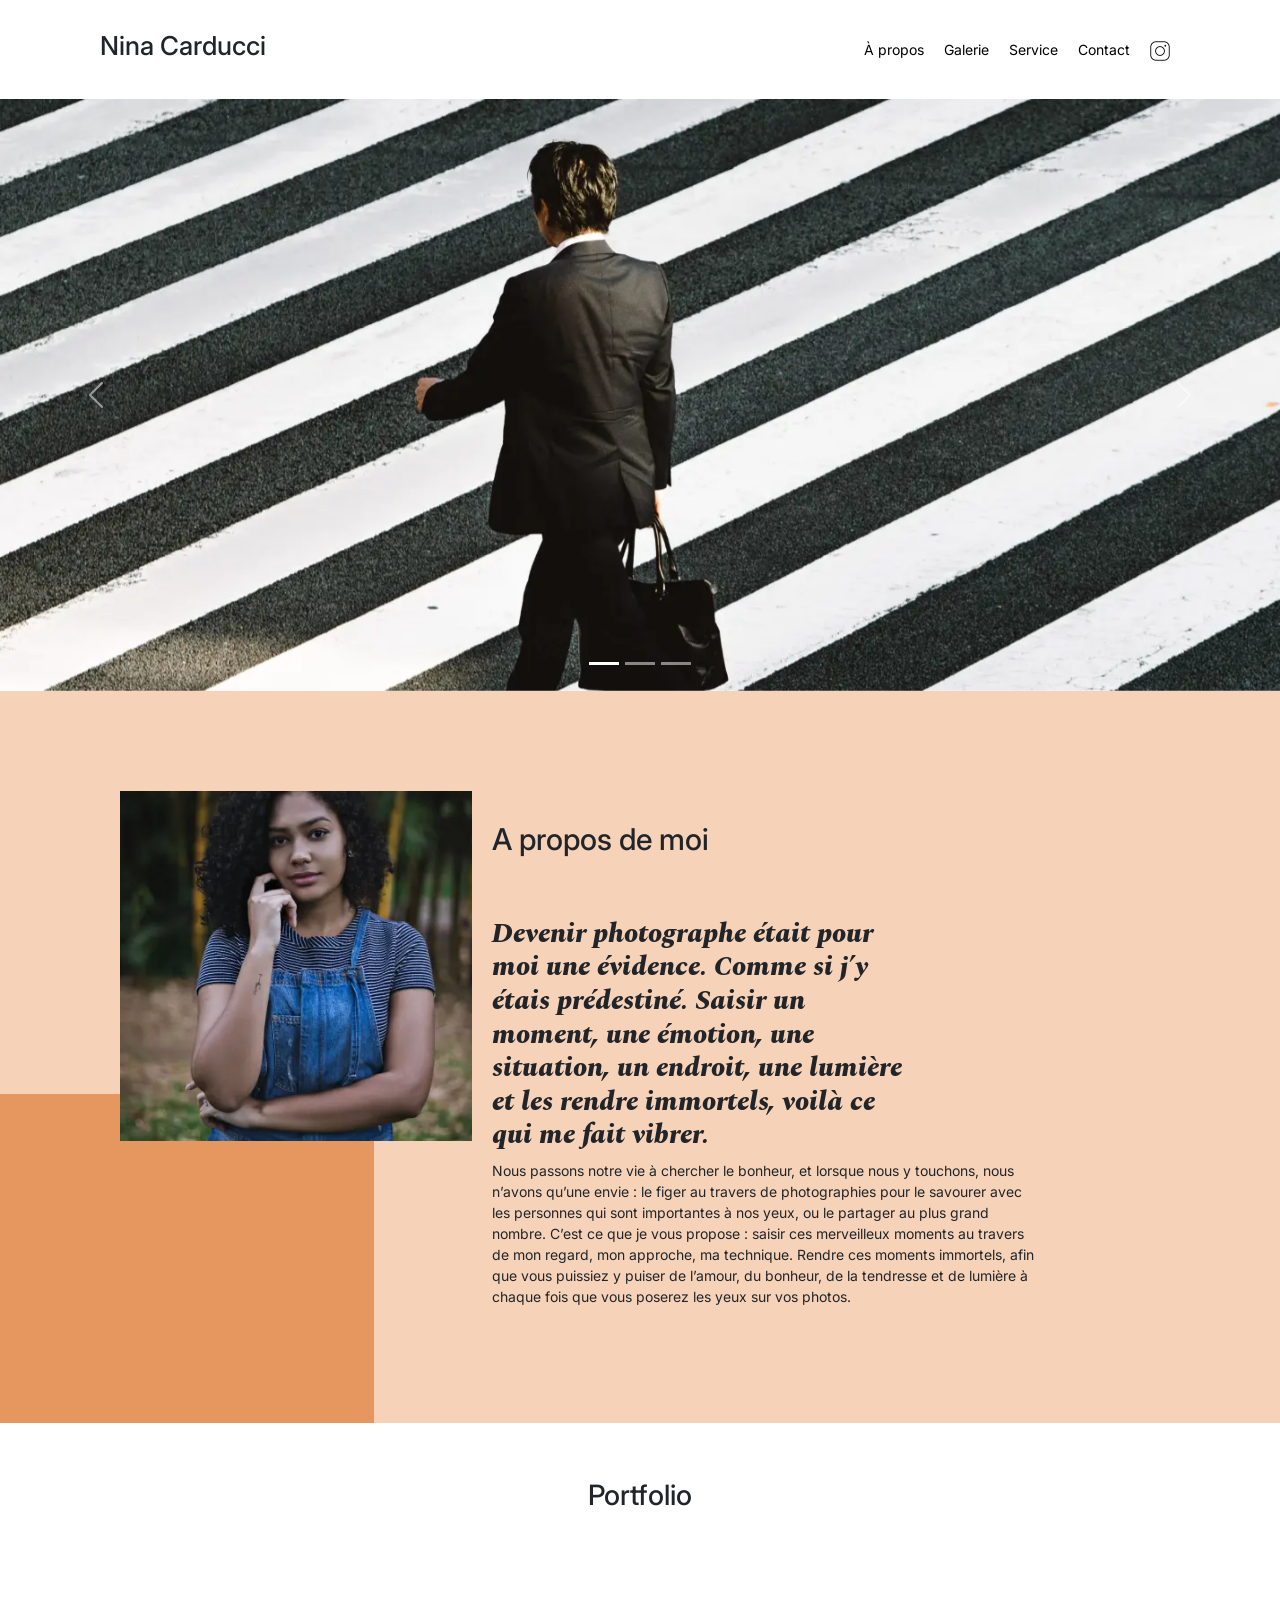
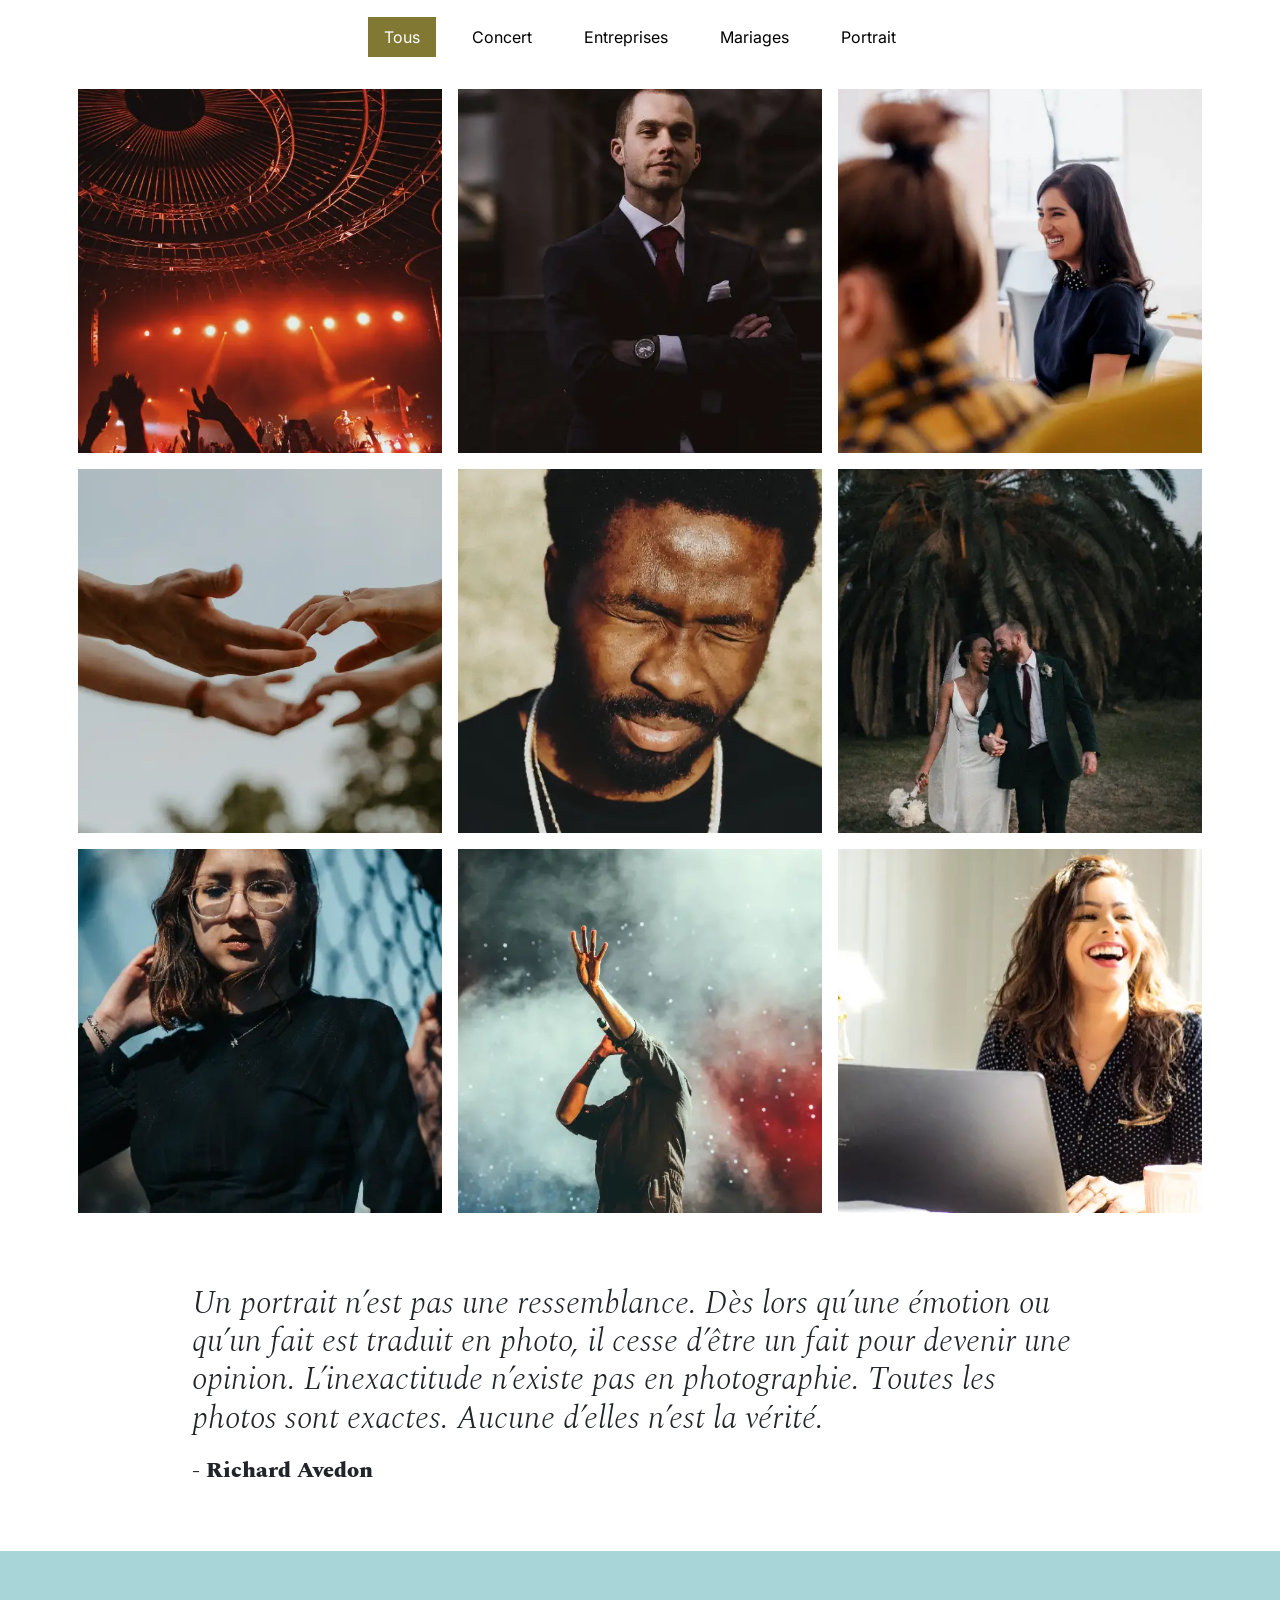
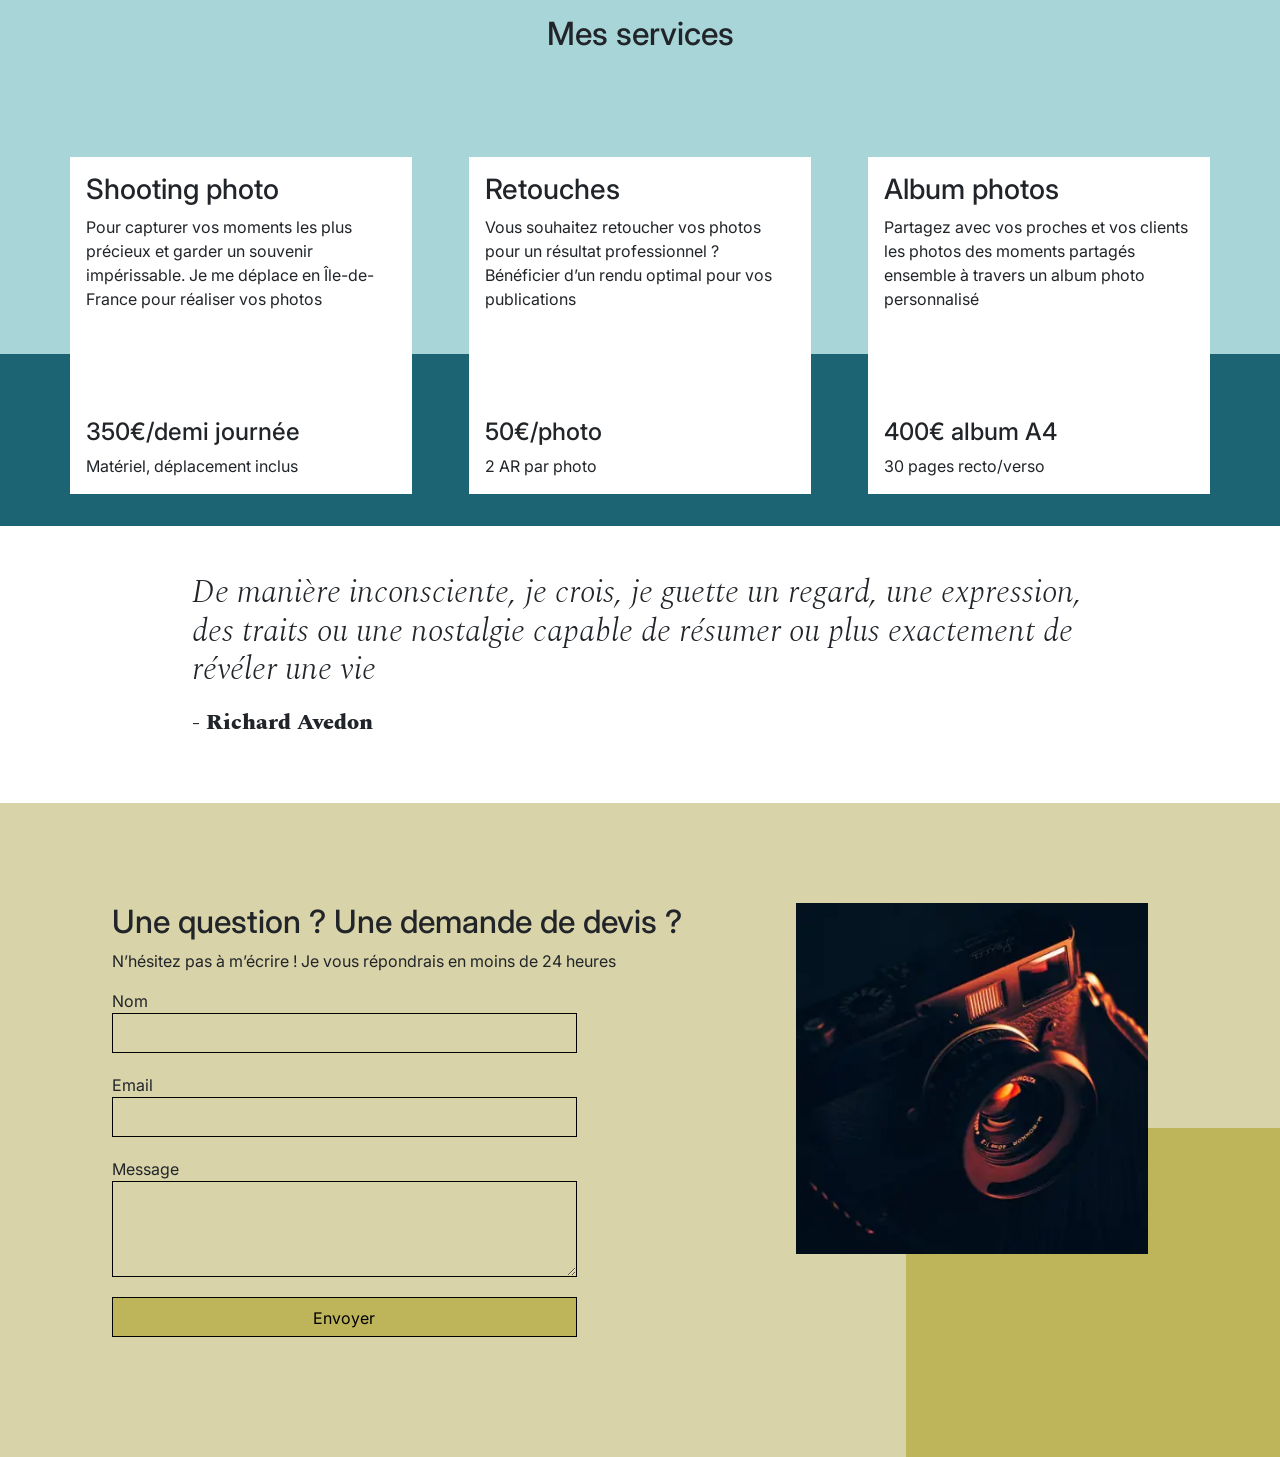
==== index.html @ 3a770a48 "convert jquery to js" ====
<!DOCTYPE html>
<html lang="fr">
  <head>
    <meta charset="UTF-8" />
    <meta
      name="description"
      content="Découvrez notre galerie de photos professionnelles, incluant des concerts, portraits, et événements d'entreprise."
    />
    <!-- OG pour Facebook -->
    <meta property="og:title" content="Nina Carducci Photographe" />
    <meta
      property="og:description"
      content="Découvrez notre galerie de photos professionnelles, incluant des concerts, portraits, et événements d'entreprise."
    />
    <meta property="og:image" content="./assets/images/nina.webp" />
    <meta property="og:url" content="https://nina-carducci.github.io/" />
    <!-- Twitter Cards -->
    <meta name="twitter:card" content="summary_large_image" />
    <meta name="twitter:site" content="@nina_carducci" />
    <meta name="twitter:title" content="Nina Carducci Photographe" />
    <meta
      name="twitter:description"
      content="Découvrez notre galerie de photos professionnelles, incluant des concerts, portraits, et événements d'entreprise."
    />
    <meta name="twitter:image" content="./assets/images/nina.webp" />
    <meta name="viewport" content="width=device-width, initial-scale=1.0" />
    <link rel="stylesheet" href="./assets/bootstrap/bootstrap.min.css" />
    <link
      rel="preload"
      href="./assets/images/slider/ryoji-iwata-wUZjnOv7t0g-unsplash.webp"
      as="image"
    />
    <link rel="preconnect" href="https://fonts.googleapis.com" />
    <link rel="preconnect" href="https://fonts.gstatic.com" crossorigin />
    <link
      rel="stylesheet"
      href="https://fonts.googleapis.com/css2?family=Inter&family=Spectral:ital,wght@0,400;1,300;1,400;1,800&display=swap"
    />
    <link rel="stylesheet" href="./assets/style.css" />
    <title>Nina Carducci Photographe</title>
    <script src="./assets/bootstrap/bootstrap.bundle.min.js" defer></script>
    <script src="./assets/maugallery.js" type="module" defer></script>
    <script src="./assets/scripts.js" type="module" defer></script>
  </head>
  <body>
    <header>
      <div class="top-header">
        <h1 class="name">Nina Carducci</h1>
        <nav>
          <div class="nav">
            <ul>
              <li><a href="#about">À propos</a></li>
              <li><a href="#gallery">Galerie</a></li>
              <li><a href="#services">Service</a></li>
              <li><a href="#contact">Contact</a></li>
              <li>
                <a
                  class="social-link"
                  href="https://www.instagram.com/ninacarducci.photo/?hl=fr"
                  target="_blank"
                  aria-label="Instagram de Nina Carducci"
                  ><img src="assets/images/instagram.png" alt="Logo Instagram"
                /></a>
              </li>
            </ul>
          </div>
        </nav>
      </div>
      <div id="header">
        <div id="carouselExampleIndicators" class="carousel slide" data-bs-ride="carousel">
          <div class="carousel-indicators">
            <button
              type="button"
              data-bs-target="#carouselExampleIndicators"
              data-bs-slide-to="0"
              class="active"
              aria-current="true"
              aria-label="Slide 1"
            ></button>
            <button
              type="button"
              data-bs-target="#carouselExampleIndicators"
              data-bs-slide-to="1"
              aria-label="Slide 2"
            ></button>
            <button
              type="button"
              data-bs-target="#carouselExampleIndicators"
              data-bs-slide-to="2"
              aria-label="Slide 3"
            ></button>
          </div>
          <div class="carousel-inner">
            <div class="carousel-item active">
              <img
                src="./assets/images/slider/ryoji-iwata-wUZjnOv7t0g-unsplash.webp"
                class="d-block w-100"
                alt="Photographie de Ryoji Iwata"
              />
            </div>
            <div class="carousel-item">
              <img
                src="./assets/images/slider/nicholas-green-nPz8akkUmDI-unsplash.webp"
                class="d-block w-100"
                alt="Photographie de Nicholas Green"
              />
            </div>
            <div class="carousel-item">
              <img
                src="./assets/images/slider/edward-cisneros-3_h6-1NPDGw-unsplash.webp"
                class="d-block w-100"
                alt="Photographie de Edward Cisneros"
              />
            </div>
          </div>
          <button
            class="carousel-control-prev"
            type="button"
            data-bs-target="#carouselExampleIndicators"
            data-bs-slide="prev"
          >
            <span class="carousel-control-prev-icon" aria-hidden="true"></span>
            <span class="visually-hidden">Previous</span>
          </button>
          <button
            class="carousel-control-next"
            type="button"
            data-bs-target="#carouselExampleIndicators"
            data-bs-slide="next"
          >
            <span class="carousel-control-next-icon" aria-hidden="true"></span>
            <span class="visually-hidden">Next</span>
          </button>
        </div>
      </div>
      <div id="about">
        <div class="picture left">
          <img src="./assets/images/nina.webp" alt="Photographie de l'auteur" />
        </div>
        <div id="about-me">
          <h2 class="about-me__title">A propos de moi</h2>
          <h3 class="about-me__introduction">
            Devenir photographe était pour moi une évidence. Comme si j’y étais prédestiné. Saisir
            un moment, une émotion, une situation, un endroit, une lumière et les rendre immortels,
            voilà ce qui me fait vibrer.
          </h3>
          <p>
            Nous passons notre vie à chercher le bonheur, et lorsque nous y touchons, nous n’avons
            qu’une envie : le figer au travers de photographies pour le savourer avec les personnes
            qui sont importantes à nos yeux, ou le partager au plus grand nombre. C’est ce que je
            vous propose : saisir ces merveilleux moments au travers de mon regard, mon approche, ma
            technique. Rendre ces moments immortels, afin que vous puissiez y puiser de l’amour, du
            bonheur, de la tendresse et de lumière à chaque fois que vous poserez les yeux sur vos
            photos.
          </p>
        </div>
      </div>
    </header>
    <main>
      <div id="gallery">
        <h3 class="title">Portfolio</h3>
        <div class="container py-3">
          <div class="gallery" style="display: none">
            <img
              data-gallery-tag="Concert"
              class="gallery-item"
              src="./assets/images/gallery/concerts/aaron-paul-wnX-fXzB6Cw-unsplash.webp"
              alt="Photographie de Aaron Paul"
            />
            <img
              data-gallery-tag="Entreprises"
              class="gallery-item"
              src="./assets/images/gallery/entreprise/ali-morshedlou-WMD64tMfc4k-unsplash.webp"
              alt="Photographie de Ali Morshedlou"
            />
            <img
              data-gallery-tag="Entreprises"
              class="gallery-item"
              src="./assets/images/gallery/entreprise/jason-goodman-tHO1_OuKbg0-unsplash.webp"
              alt="Photographie de Jason Goodman"
            />
            <img
              data-gallery-tag="Mariages"
              class="gallery-item"
              src="./assets/images/gallery/mariage/hannah-busing-RvF2R_qMpRk-unsplash.webp"
              alt="Photographie de Hannah Busing"
            />
            <img
              data-gallery-tag="Portrait"
              class="gallery-item"
              src="./assets/images/gallery/portraits/ade-tunji-rVkhWWZFAtQ-unsplash.webp"
              alt="Photographie de Ade Tunji"
            />
            <img
              data-gallery-tag="Mariages"
              class="gallery-item"
              src="./assets/images/gallery/mariage/jakob-owens-SiniLJkXhMc-unsplash.webp"
              alt="Photographie de Jakob Owens"
            />
            <img
              data-gallery-tag="Portrait"
              class="gallery-item"
              src="./assets/images/gallery/portraits/nino-van-prattenburg--443cl1uR_8-unsplash.webp"
              alt="Photographie de Nino Van Prattenburg"
            />
            <img
              data-gallery-tag="Concert"
              class="gallery-item"
              src="./assets/images/gallery/concerts/austin-neill-hgO1wFPXl3I-unsplash.webp"
              alt="Photographie de Austin Neill"
            />
            <img
              data-gallery-tag="Entreprises"
              class="gallery-item"
              src="./assets/images/gallery/entreprise/mateus-campos-felipe-Fsgzm8N0hIY-unsplash.webp"
              alt="Photographie de Mateus Campos Felipe"
            />
          </div>
        </div>
        <div class="quote">
          <figure>
            <blockquote>
              <h2 class="quote__text">
                Un portrait n’est pas une ressemblance. Dès lors qu’une émotion ou qu’un fait est
                traduit en photo, il cesse d’être un fait pour devenir une opinion. L’inexactitude
                n’existe pas en photographie. Toutes les photos sont exactes. Aucune d’elles n’est
                la vérité.
              </h2>
            </blockquote>
            <figcaption class="quote__author">- Richard Avedon</figcaption>
          </figure>
        </div>
      </div>
    </main>
    <footer>
      <div id="services">
        <h2 class="title">Mes services</h2>
        <div class="container">
          <div class="service">
            <div class="service__description">
              <h3>Shooting photo</h3>
              <p>
                Pour capturer vos moments les plus précieux et garder un souvenir impérissable. Je
                me déplace en Île-de-France pour réaliser vos photos
              </p>
            </div>
            <div class="service__price">
              <h4>350€/demi journée</h4>
              <span>Matériel, déplacement inclus</span>
            </div>
          </div>
          <div class="service">
            <div class="service__description">
              <h3>Retouches</h3>
              <p>
                Vous souhaitez retoucher vos photos pour un résultat professionnel ? Bénéficier d’un
                rendu optimal pour vos publications
              </p>
            </div>
            <div class="service__price">
              <h4>50€/photo</h4>
              <span>2 AR par photo</span>
            </div>
          </div>
          <div class="service">
            <div class="service__description">
              <h3>Album photos</h3>
              <p>
                Partagez avec vos proches et vos clients les photos des moments partagés ensemble à
                travers un album photo personnalisé
              </p>
            </div>
            <div class="service__price">
              <h4>400€ album A4</h4>
              <span>30 pages recto/verso</span>
            </div>
          </div>
        </div>
      </div>
      <div class="quote">
        <figure>
          <blockquote>
            <h2 class="quote__text">
              De manière inconsciente, je crois, je guette un regard, une expression, des traits ou
              une nostalgie capable de résumer ou plus exactement de révéler une vie
            </h2>
          </blockquote>
          <figcaption class="quote__author">- Richard Avedon</figcaption>
        </figure>
      </div>
      <div id="contact">
        <div class="container">
          <div class="form-container">
            <h2>Une question ? Une demande de devis ?</h2>
            <p>N’hésitez pas à m’écrire ! Je vous répondrais en moins de 24 heures</p>
            <form action="#" method="post">
              <label for="nom">Nom</label>
              <input type="text" name="nom" id="nom" />
              <label for="email">Email</label>
              <input type="email" name="email" id="email" />
              <label for="message">Message</label>
              <textarea name="message" id="message" cols="30" rows="10"></textarea>
              <input type="submit" value="Envoyer" />
            </form>
          </div>
         
          <div class="contact-info" itemscope itemtype="http://schema.org/LocalBusiness">
            <meta itemprop="name" content="Nina Carducci" />
            <div itemprop="address" itemscope itemtype="http://schema.org/PostalAddress">
              <meta itemprop="streetAddress" content="68 avenue Alsace-Lorraine" />
              <meta itemprop="addressLocality" content="Bordeaux" />
              <meta itemprop="postalCode" content="33200" />
              <meta itemprop="addressCountry" content="FR" />
            </div>
            <meta itemprop="telephone" content="05 56 67 78 89" />
            <div
              itemprop="openingHoursSpecification"
              itemscope
              itemtype="http://schema.org/OpeningHoursSpecification"
            >
              <meta itemprop="dayOfWeek" content="Monday" />
              <meta itemprop="dayOfWeek" content="Tuesday" />
              <meta itemprop="dayOfWeek" content="Wednesday" />
              <meta itemprop="dayOfWeek" content="Thursday" />
              <meta itemprop="dayOfWeek" content="Friday" />
              <meta itemprop="opens" content="10:00" />
              <meta itemprop="closes" content="19:00" />
            </div>
          </div>
          <div class="picture right">
            <img src="./assets/images/camera.webp" alt="Image d'une caméra" />
          </div>
        </div>
      </div>
    </footer>
  </body>
</html>
---- assets/style.css ----
.about-me__introduction,.quote,.quote__text{font-style:italic;font-family:Spectral}.quote,.quote__author,.quote__text{font-family:Spectral}.service,.top-header{background-color:#fff;display:flex}#about,#contact{padding-inline:100px;padding-block:100px}.picture.left::before,.picture.right::before{content:" ";width:374px;height:329px;bottom:0;z-index:-1}#about,#contact .container,.mg-next,.mg-prev,.nav ul,.service,.top-header,form{display:flex}body{max-width:1920px;margin:auto}*{font-family:Inter;font-style:normal}.top-header{position:sticky;top:0;z-index:1000;justify-content:space-between;padding-inline:100px;padding-block:30px;align-items:center}#about,#contact,#services,.item-column{position:relative}.top-header .name{font-size:26px}.nav ul{list-style-type:none;font-size:14px;margin-bottom:0}.nav li{padding-inline:10px}.nav a{text-decoration:none;color:#000}.social-link img{height:auto;width:20px}#about{background-color:#f6d2b8}.picture.left::before{background-color:#e5975f;position:absolute;left:0}.visually-hidden{color:#fff;background-color:#000}.picture{flex:1;margin:0 20px;z-index:0}.picture img{height:auto;width:22em}.carousel-item img{height:100%;width:100%}#about-me,.form-container{flex:2}.about-me__title{margin-top:1em;margin-bottom:60px;font-size:30px}.about-me__introduction{font-weight:800;width:60%}#about-me p{width:80%;font-size:14px}.title{text-align:center;padding-block:2em}.gallery .nav{justify-content:center}.nav-pills .nav-link.active,.nav-pills .show>.nav-link{color:#fff;background-color:#807833;border-radius:0}.nav-pills .nav-link{color:#000;cursor:pointer}.item-column{margin-bottom:0!important;padding:0}.item-column::after{content:"";display:block;padding-bottom:100%}.gallery-item{position:absolute;width:100%;height:100%;object-fit:cover;padding:.5em;cursor:pointer}.mg-next,.mg-prev{width:30px;height:30px;border-radius:00%;justify-content:center;align-items:center;font-size:24px}form input,form textarea{width:100%;background-color:transparent;border:1px solid;margin-bottom:20px}.quote{width:70%;margin:auto;padding-block:3em}.quote__text{font-weight:300}.quote__author{font-weight:800;font-size:22px}#services{margin:auto;background-color:#a8d5d8}#services .container::before{content:" ";background-color:#1c6474;position:absolute;width:100%;height:30%;bottom:0;left:0;z-index:0}#services .container{justify-content:space-between;display:flex;padding:2em 0}.service{max-width:390px;width:30%;height:337px;padding:1em;flex-direction:column;justify-content:space-between;z-index:1}#contact{margin:auto;background-color:#d8d3a8}.picture.right::before{background-color:#beb45a;position:absolute;right:0}form{flex-direction:column;width:70%;align-items:flex-start}form input{height:2.5em}form textarea{height:5em;line-height:2.5em;font-size:1.2em}input[type=submit]{background-color:#beb45a;padding:.5em 1em}@media all and (max-width:1180px){.picture{flex:2}#about,#contact .container{align-items:center}.about-me__title{margin-top:0;margin-bottom:1em}#about-me h6,#about-me p{width:100%}}@media all and (max-width:1000px){.picture.left::before,.picture.right::before{height:30%;position:absolute;z-index:-1;width:100%}#about,#contact .container,#services .container{flex-direction:column}.picture{width:50%}.picture.left::before{bottom:auto;top:0;left:0}.about-me__title{text-align:center;margin-top:1em}.service{width:100%;max-width:100%;height:auto;margin:2em 0}.service__description{margin-bottom:1em}#services .container::before{width:30%;height:100%;bottom:0;right:0;left:auto;z-index:0}#contact .picture.right{margin-top:1em}.picture.right::before{bottom:0;right:0}}@media all and (max-width:650px){.top-header{flex-direction:column;padding-inline:0}.top-header .nav,.top-header .nav ul{width:100%;padding:0}.top-header .nav li{flex:1;padding-block:1em;text-align:center}.picture.left::before,.picture.right::before{height:150px}#services .container{align-items:center}.service{max-width:90%}#about,#contact{padding-inline:2em;padding-block:2em}form{width:100%}.picture{width:80%;height:auto}}
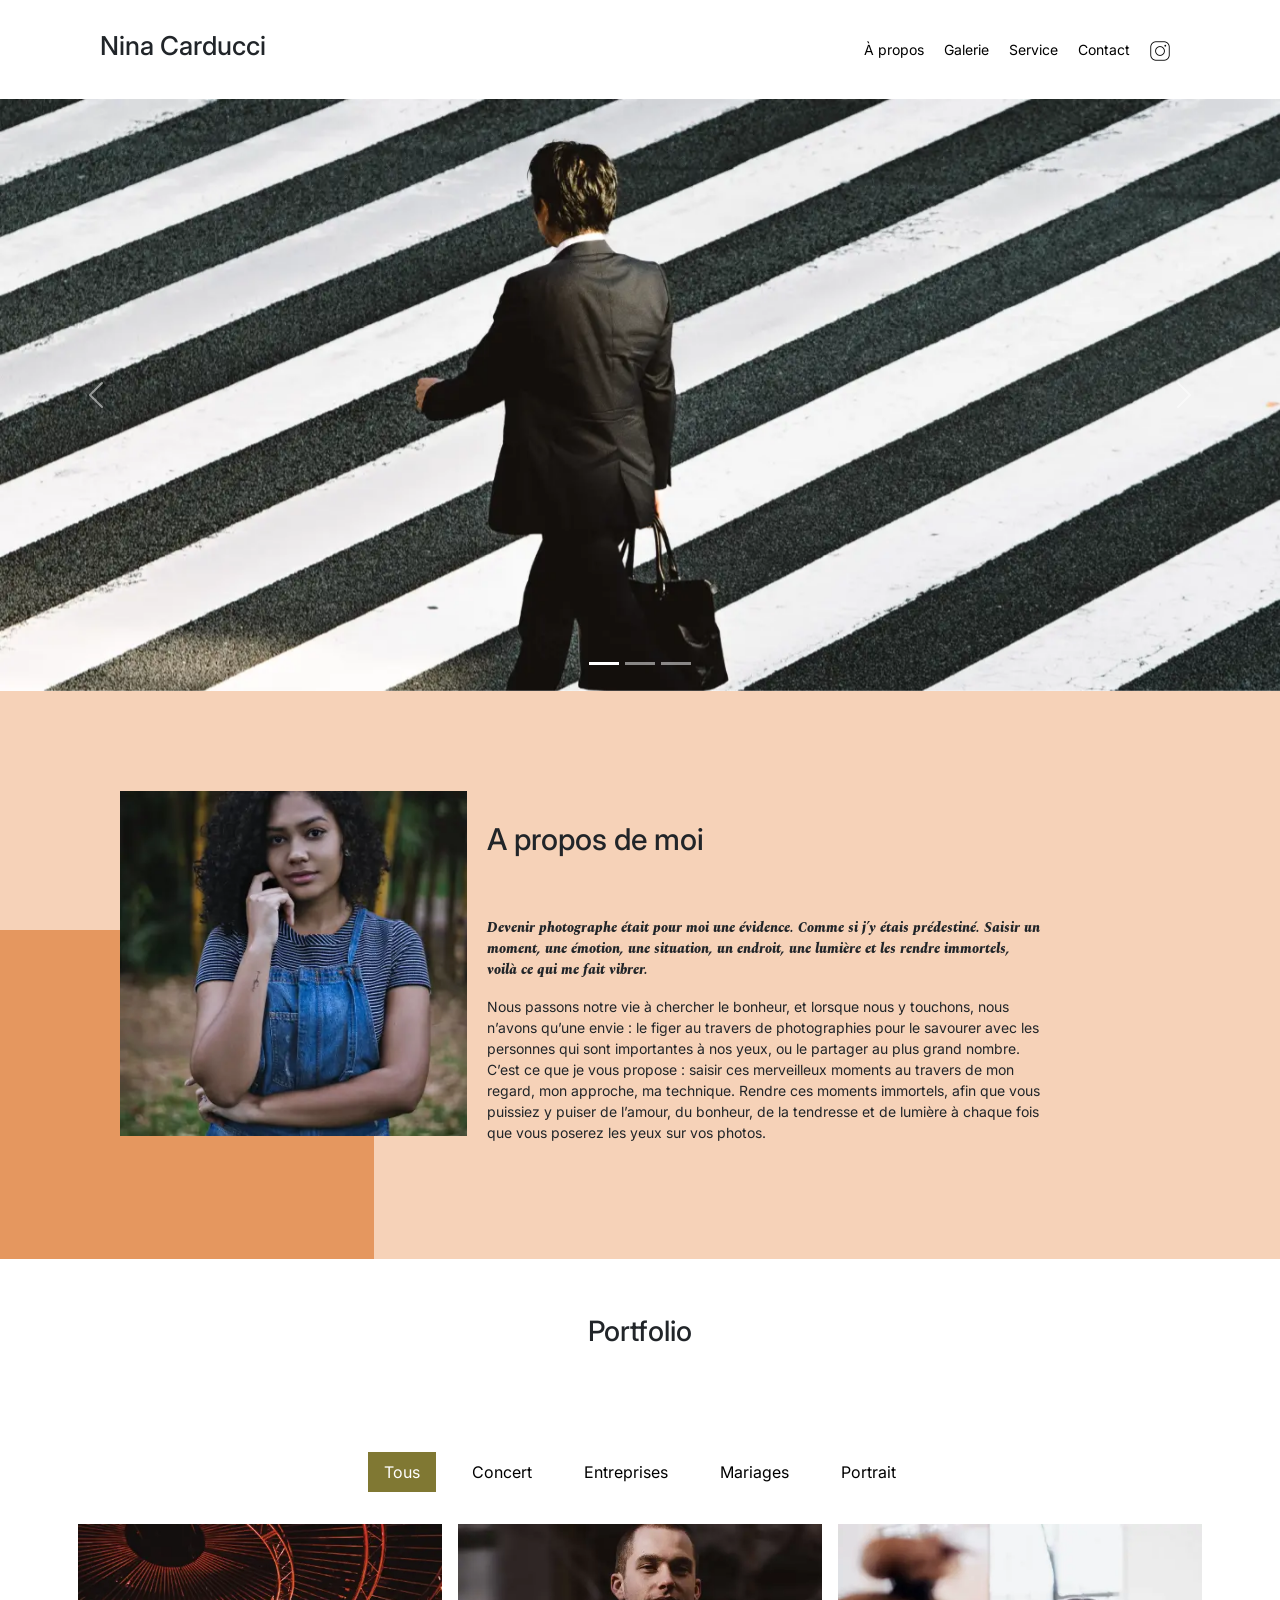
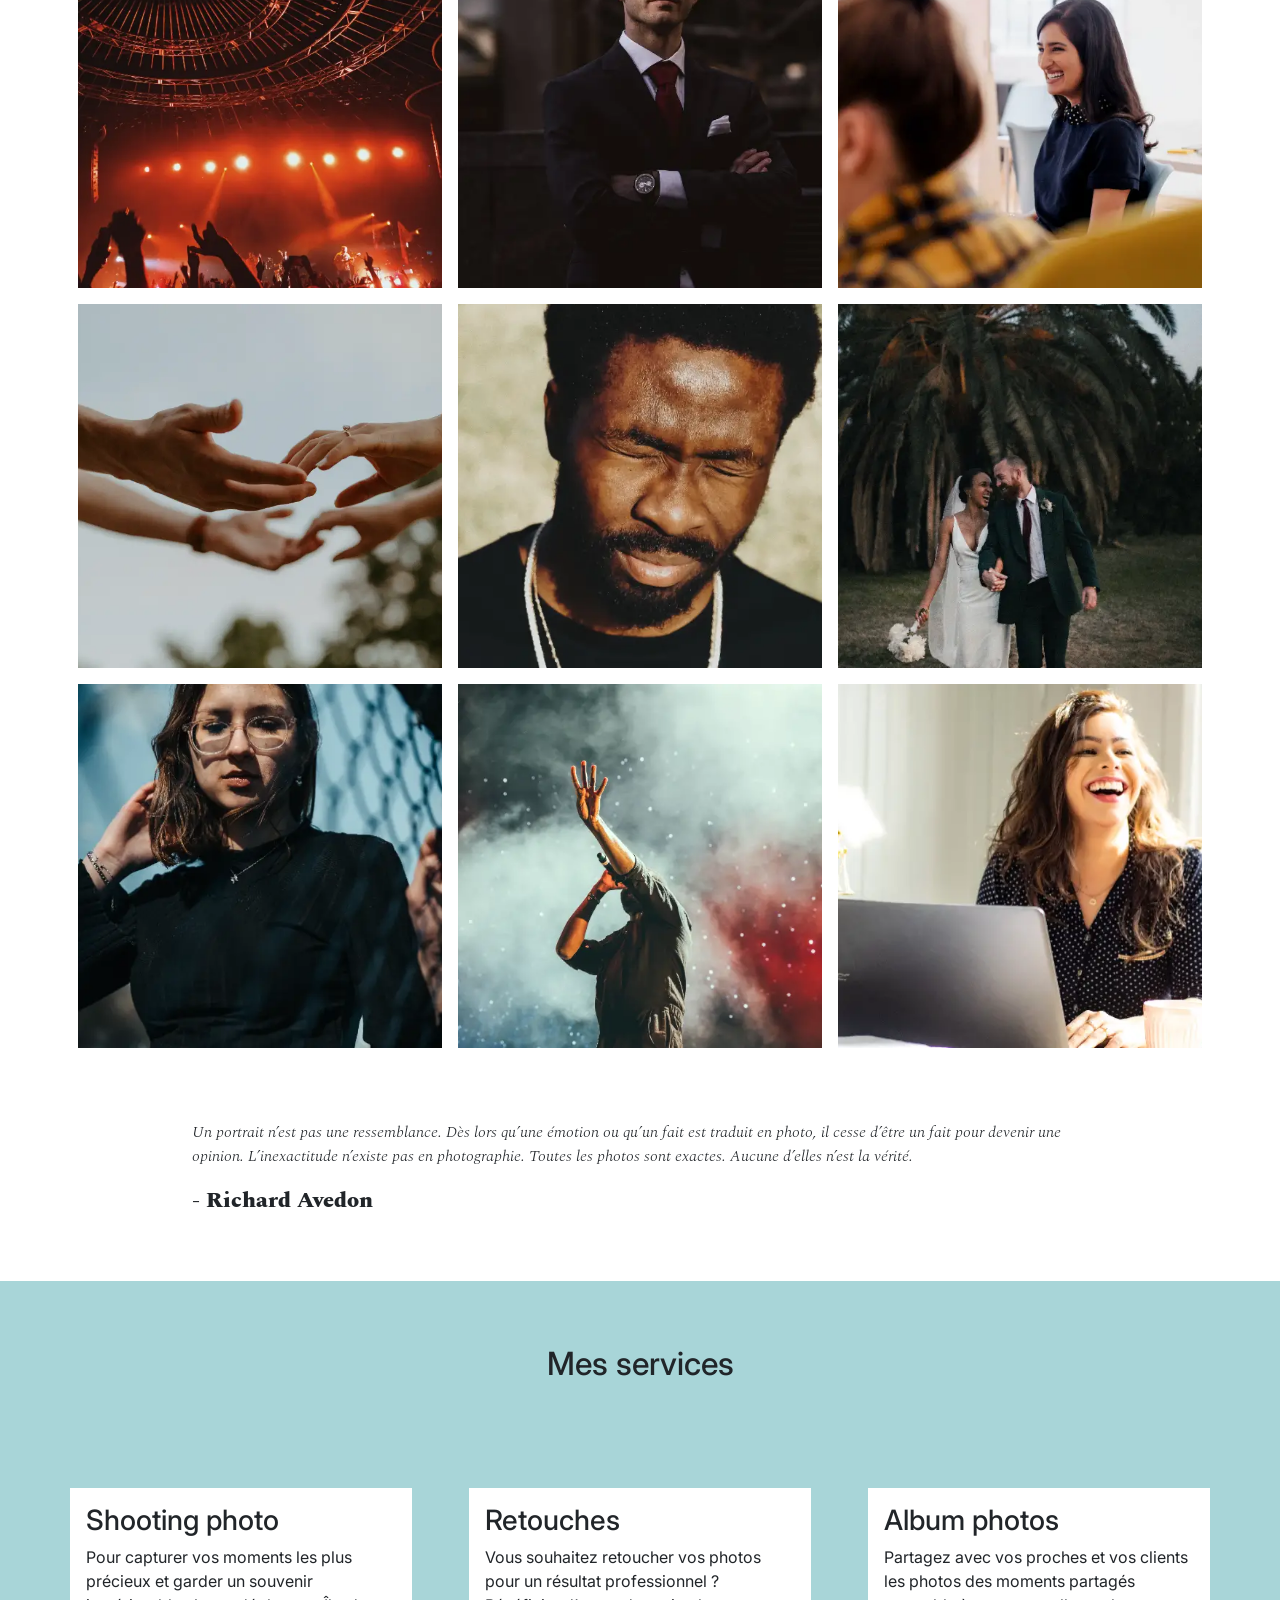
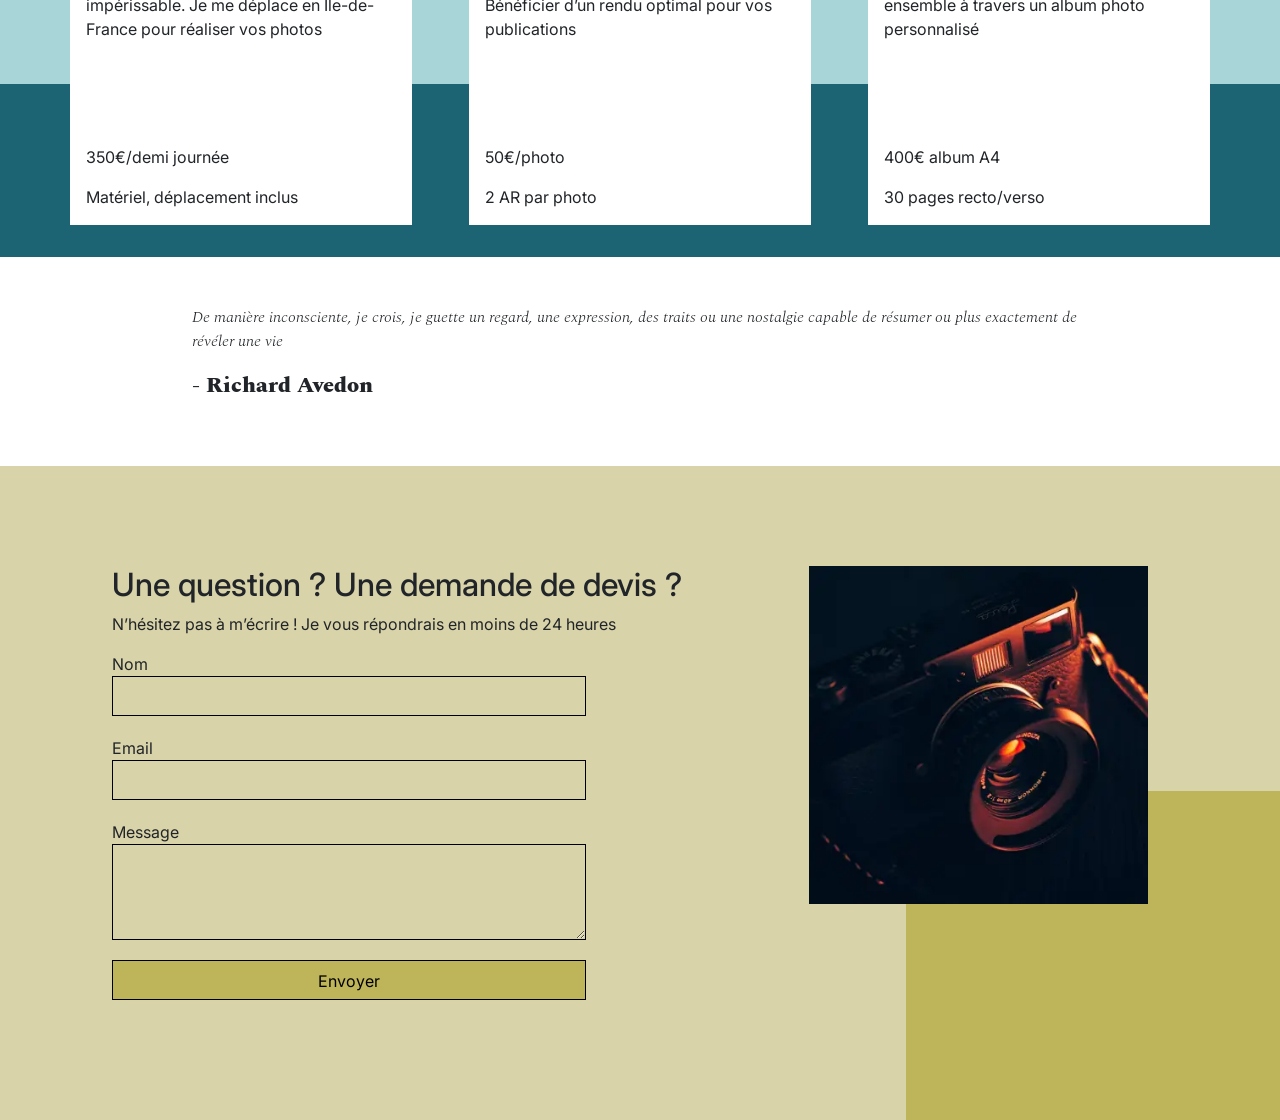
==== commit 1785bee4: "modif html/css/js" ====
--- a/index.html
+++ b/index.html
@@ -38,6 +38,7 @@
     />
     <link rel="stylesheet" href="./assets/style.css" />
     <title>Nina Carducci Photographe</title>
+    <script src="https://code.jquery.com/jquery-3.4.1.min.js" integrity="sha256-CSXorXvZcTkaix6Yvo6HppcZGetbYMGWSFlBw8HfCJo=" crossorigin="anonymous"></script>
     <script src="./assets/bootstrap/bootstrap.bundle.min.js" defer></script>
     <script src="./assets/maugallery.js" type="module" defer></script>
     <script src="./assets/scripts.js" type="module" defer></script>
@@ -107,7 +108,7 @@
             </div>
             <div class="carousel-item">
               <img
-                src="./assets/images/slider/edward-cisneros-3_h6-1NPDGw-unsplash.webp"
+                src="./assets/images/slider/Edward Cisneros.webp"
                 class="d-block w-100"
                 alt="Photographie de Edward Cisneros"
               />
@@ -139,11 +140,11 @@
         </div>
         <div id="about-me">
           <h2 class="about-me__title">A propos de moi</h2>
-          <h3 class="about-me__introduction">
+          <p class="about-me__introduction">
             Devenir photographe était pour moi une évidence. Comme si j’y étais prédestiné. Saisir
             un moment, une émotion, une situation, un endroit, une lumière et les rendre immortels,
             voilà ce qui me fait vibrer.
-          </h3>
+          </p>
           <p>
             Nous passons notre vie à chercher le bonheur, et lorsque nous y touchons, nous n’avons
             qu’une envie : le figer au travers de photographies pour le savourer avec les personnes
@@ -220,12 +221,12 @@
         <div class="quote">
           <figure>
             <blockquote>
-              <h2 class="quote__text">
+              <p class="quote__text">
                 Un portrait n’est pas une ressemblance. Dès lors qu’une émotion ou qu’un fait est
                 traduit en photo, il cesse d’être un fait pour devenir une opinion. L’inexactitude
                 n’existe pas en photographie. Toutes les photos sont exactes. Aucune d’elles n’est
                 la vérité.
-              </h2>
+              </p>
             </blockquote>
             <figcaption class="quote__author">- Richard Avedon</figcaption>
           </figure>
@@ -245,7 +246,7 @@
               </p>
             </div>
             <div class="service__price">
-              <h4>350€/demi journée</h4>
+              <p>350€/demi journée</p>
               <span>Matériel, déplacement inclus</span>
             </div>
           </div>
@@ -258,7 +259,7 @@
               </p>
             </div>
             <div class="service__price">
-              <h4>50€/photo</h4>
+              <p>50€/photo</p>
               <span>2 AR par photo</span>
             </div>
           </div>
@@ -271,7 +272,7 @@
               </p>
             </div>
             <div class="service__price">
-              <h4>400€ album A4</h4>
+              <p>400€ album A4</p>
               <span>30 pages recto/verso</span>
             </div>
           </div>
@@ -280,10 +281,10 @@
       <div class="quote">
         <figure>
           <blockquote>
-            <h2 class="quote__text">
+            <p class="quote__text">
               De manière inconsciente, je crois, je guette un regard, une expression, des traits ou
               une nostalgie capable de résumer ou plus exactement de révéler une vie
-            </h2>
+            </p>
           </blockquote>
           <figcaption class="quote__author">- Richard Avedon</figcaption>
         </figure>
--- a/assets/style.css
+++ b/assets/style.css
@@ -1 +1,344 @@
-.about-me__introduction,.quote,.quote__text{font-style:italic;font-family:Spectral}.quote,.quote__author,.quote__text{font-family:Spectral}.service,.top-header{background-color:#fff;display:flex}#about,#contact{padding-inline:100px;padding-block:100px}.picture.left::before,.picture.right::before{content:" ";width:374px;height:329px;bottom:0;z-index:-1}#about,#contact .container,.mg-next,.mg-prev,.nav ul,.service,.top-header,form{display:flex}body{max-width:1920px;margin:auto}*{font-family:Inter;font-style:normal}.top-header{position:sticky;top:0;z-index:1000;justify-content:space-between;padding-inline:100px;padding-block:30px;align-items:center}#about,#contact,#services,.item-column{position:relative}.top-header .name{font-size:26px}.nav ul{list-style-type:none;font-size:14px;margin-bottom:0}.nav li{padding-inline:10px}.nav a{text-decoration:none;color:#000}.social-link img{height:auto;width:20px}#about{background-color:#f6d2b8}.picture.left::before{background-color:#e5975f;position:absolute;left:0}.visually-hidden{color:#fff;background-color:#000}.picture{flex:1;margin:0 20px;z-index:0}.picture img{height:auto;width:22em}.carousel-item img{height:100%;width:100%}#about-me,.form-container{flex:2}.about-me__title{margin-top:1em;margin-bottom:60px;font-size:30px}.about-me__introduction{font-weight:800;width:60%}#about-me p{width:80%;font-size:14px}.title{text-align:center;padding-block:2em}.gallery .nav{justify-content:center}.nav-pills .nav-link.active,.nav-pills .show>.nav-link{color:#fff;background-color:#807833;border-radius:0}.nav-pills .nav-link{color:#000;cursor:pointer}.item-column{margin-bottom:0!important;padding:0}.item-column::after{content:"";display:block;padding-bottom:100%}.gallery-item{position:absolute;width:100%;height:100%;object-fit:cover;padding:.5em;cursor:pointer}.mg-next,.mg-prev{width:30px;height:30px;border-radius:00%;justify-content:center;align-items:center;font-size:24px}form input,form textarea{width:100%;background-color:transparent;border:1px solid;margin-bottom:20px}.quote{width:70%;margin:auto;padding-block:3em}.quote__text{font-weight:300}.quote__author{font-weight:800;font-size:22px}#services{margin:auto;background-color:#a8d5d8}#services .container::before{content:" ";background-color:#1c6474;position:absolute;width:100%;height:30%;bottom:0;left:0;z-index:0}#services .container{justify-content:space-between;display:flex;padding:2em 0}.service{max-width:390px;width:30%;height:337px;padding:1em;flex-direction:column;justify-content:space-between;z-index:1}#contact{margin:auto;background-color:#d8d3a8}.picture.right::before{background-color:#beb45a;position:absolute;right:0}form{flex-direction:column;width:70%;align-items:flex-start}form input{height:2.5em}form textarea{height:5em;line-height:2.5em;font-size:1.2em}input[type=submit]{background-color:#beb45a;padding:.5em 1em}@media all and (max-width:1180px){.picture{flex:2}#about,#contact .container{align-items:center}.about-me__title{margin-top:0;margin-bottom:1em}#about-me h6,#about-me p{width:100%}}@media all and (max-width:1000px){.picture.left::before,.picture.right::before{height:30%;position:absolute;z-index:-1;width:100%}#about,#contact .container,#services .container{flex-direction:column}.picture{width:50%}.picture.left::before{bottom:auto;top:0;left:0}.about-me__title{text-align:center;margin-top:1em}.service{width:100%;max-width:100%;height:auto;margin:2em 0}.service__description{margin-bottom:1em}#services .container::before{width:30%;height:100%;bottom:0;right:0;left:auto;z-index:0}#contact .picture.right{margin-top:1em}.picture.right::before{bottom:0;right:0}}@media all and (max-width:650px){.top-header{flex-direction:column;padding-inline:0}.top-header .nav,.top-header .nav ul{width:100%;padding:0}.top-header .nav li{flex:1;padding-block:1em;text-align:center}.picture.left::before,.picture.right::before{height:150px}#services .container{align-items:center}.service{max-width:90%}#about,#contact{padding-inline:2em;padding-block:2em}form{width:100%}.picture{width:80%;height:auto}}+.about-me__introduction,
+.quote,
+.quote__text {
+    font-style: italic;
+    font-family: Spectral;
+}
+.quote,
+.quote__author,
+.quote__text {
+    font-family: Spectral;
+}
+.service,
+.top-header {
+    background-color: #fff;
+    display: flex;
+}
+#about,
+#contact {
+    padding-inline: 100px;
+    padding-block: 100px;
+}
+.picture.left::before,
+.picture.right::before {
+    content: " ";
+    width: 374px;
+    height: 329px;
+    bottom: 0;
+    z-index: -1;
+}
+#about,
+#contact .container,
+.mg-next,
+.mg-prev,
+.nav ul,
+.service,
+.top-header,
+form {
+    display: flex;
+}
+body {
+    max-width: 1920px;
+    margin: auto;
+}
+* {
+    font-family: Inter;
+    font-style: normal;
+}
+.top-header {
+    position: sticky;
+    top: 0;
+    z-index: 1000;
+    justify-content: space-between;
+    padding-inline: 100px;
+    padding-block: 30px;
+    align-items: center;
+}
+#about,
+#contact,
+#services,
+.item-column {
+    position: relative;
+}
+.top-header .name {
+    font-size: 26px;
+}
+.nav ul {
+    list-style-type: none;
+    font-size: 14px;
+    margin-bottom: 0;
+}
+.nav li {
+    padding-inline: 10px;
+}
+.nav a {
+    text-decoration: none;
+    color: #000;
+}
+.social-link img {
+    height: auto;
+    width: 20px;
+}
+#about {
+    background-color: #f6d2b8;
+}
+.picture.left::before {
+    background-color: #e5975f;
+    position: absolute;
+    left: 0;
+}
+.visually-hidden {
+    color: #fff;
+    background-color: #000;
+}
+.picture {
+    flex: 1;
+    margin: 0 20px;
+    z-index: 0;
+}
+.picture img {
+    height: auto;
+    width: 100%;
+}
+.carousel-item img {
+    height: 100%;
+    width: 100%;
+}
+#about-me,
+.form-container {
+    flex: 2;
+}
+.about-me__title {
+    margin-top: 1em;
+    margin-bottom: 60px;
+    font-size: 30px;
+}
+.about-me__introduction {
+    font-weight: 800;
+    width: 60%;
+}
+#about-me p {
+    width: 80%;
+    font-size: 14px;
+}
+.title {
+    text-align: center;
+    padding-block: 2em;
+}
+.gallery .nav {
+    justify-content: center;
+}
+.nav-pills .nav-link.active,
+.nav-pills .show > .nav-link {
+    color: #fff;
+    background-color: #807833;
+    border-radius: 0;
+}
+.nav-pills .nav-link {
+    color: #000;
+    cursor: pointer;
+}
+.item-column {
+    margin-bottom: 0 !important;
+    padding: 0;
+}
+.item-column::after {
+    content: "";
+    display: block;
+    padding-bottom: 100%;
+}
+.gallery-item {
+    position: absolute;
+    width: 100%;
+    height: 100%;
+    object-fit: cover;
+    padding: 0.5em;
+    cursor: pointer;
+}
+.mg-next,
+.mg-prev {
+    width: 30px;
+    height: 30px;
+    border-radius: 00%;
+    justify-content: center;
+    align-items: center;
+    font-size: 24px;
+}
+form input,
+form textarea {
+    width: 100%;
+    background-color: transparent;
+    border: 1px solid;
+    margin-bottom: 20px;
+}
+.quote {
+    width: 70%;
+    margin: auto;
+    padding-block: 3em;
+}
+.quote__text {
+    font-weight: 300;
+}
+.quote__author {
+    font-weight: 800;
+    font-size: 22px;
+}
+#services {
+    margin: auto;
+    background-color: #a8d5d8;
+}
+#services .container::before {
+    content: " ";
+    background-color: #1c6474;
+    position: absolute;
+    width: 100%;
+    height: 30%;
+    bottom: 0;
+    left: 0;
+    z-index: 0;
+}
+#services .container {
+    justify-content: space-between;
+    display: flex;
+    padding: 2em 0;
+}
+.service {
+    max-width: 390px;
+    width: 30%;
+    height: 337px;
+    padding: 1em;
+    flex-direction: column;
+    justify-content: space-between;
+    z-index: 1;
+}
+#contact {
+    margin: auto;
+    background-color: #d8d3a8;
+}
+.picture.right::before {
+    background-color: #beb45a;
+    position: absolute;
+    right: 0;
+}
+form {
+    flex-direction: column;
+    width: 70%;
+    align-items: flex-start;
+}
+form input {
+    height: 2.5em;
+}
+form textarea {
+    height: 5em;
+    line-height: 2.5em;
+    font-size: 1.2em;
+}
+input[type="submit"] {
+    background-color: #beb45a;
+    padding: 0.5em 1em;
+}
+@media all and (max-width: 1180px) {
+    .picture {
+        flex: 2;
+    }
+    #about,
+    #contact .container {
+        align-items: center;
+    }
+    .about-me__title {
+        margin-top: 0;
+        margin-bottom: 1em;
+    }
+    #about-me h6,
+    #about-me p {
+        width: 100%;
+    }
+}
+@media all and (max-width: 1000px) {
+    .picture.left::before,
+    .picture.right::before {
+        height: 30%;
+        position: absolute;
+        z-index: -1;
+        width: 100%;
+    }
+    #about,
+    #contact .container,
+    #services .container {
+        flex-direction: column;
+    }
+    .picture {
+        width: 50%;
+    }
+    .picture.left::before {
+        bottom: auto;
+        top: 0;
+        left: 0;
+    }
+    .about-me__title {
+        text-align: center;
+        margin-top: 1em;
+    }
+    .service {
+        width: 100%;
+        max-width: 100%;
+        height: auto;
+        margin: 2em 0;
+    }
+    .service__description {
+        margin-bottom: 1em;
+    }
+    #services .container::before {
+        width: 30%;
+        height: 100%;
+        bottom: 0;
+        right: 0;
+        left: auto;
+        z-index: 0;
+    }
+    #contact .picture.right {
+        margin-top: 1em;
+    }
+    .picture.right::before {
+        bottom: 0;
+        right: 0;
+    }
+}
+@media all and (max-width: 650px) {
+    .top-header {
+        flex-direction: column;
+        padding-inline: 0;
+    }
+    .top-header .nav,
+    .top-header .nav ul {
+        width: 100%;
+        padding: 0;
+    }
+    .top-header .nav li {
+        flex: 1;
+        padding-block: 1em;
+        text-align: center;
+    }
+    .picture.left::before,
+    .picture.right::before {
+        height: 150px;
+    }
+    #services .container {
+        align-items: center;
+    }
+    .service {
+        max-width: 90%;
+    }
+    #about,
+    #contact {
+        padding-inline: 2em;
+        padding-block: 2em;
+    }
+    form {
+        width: 100%;
+    }
+    .picture {
+        width: 80%;
+        height: auto;
+    }
+}
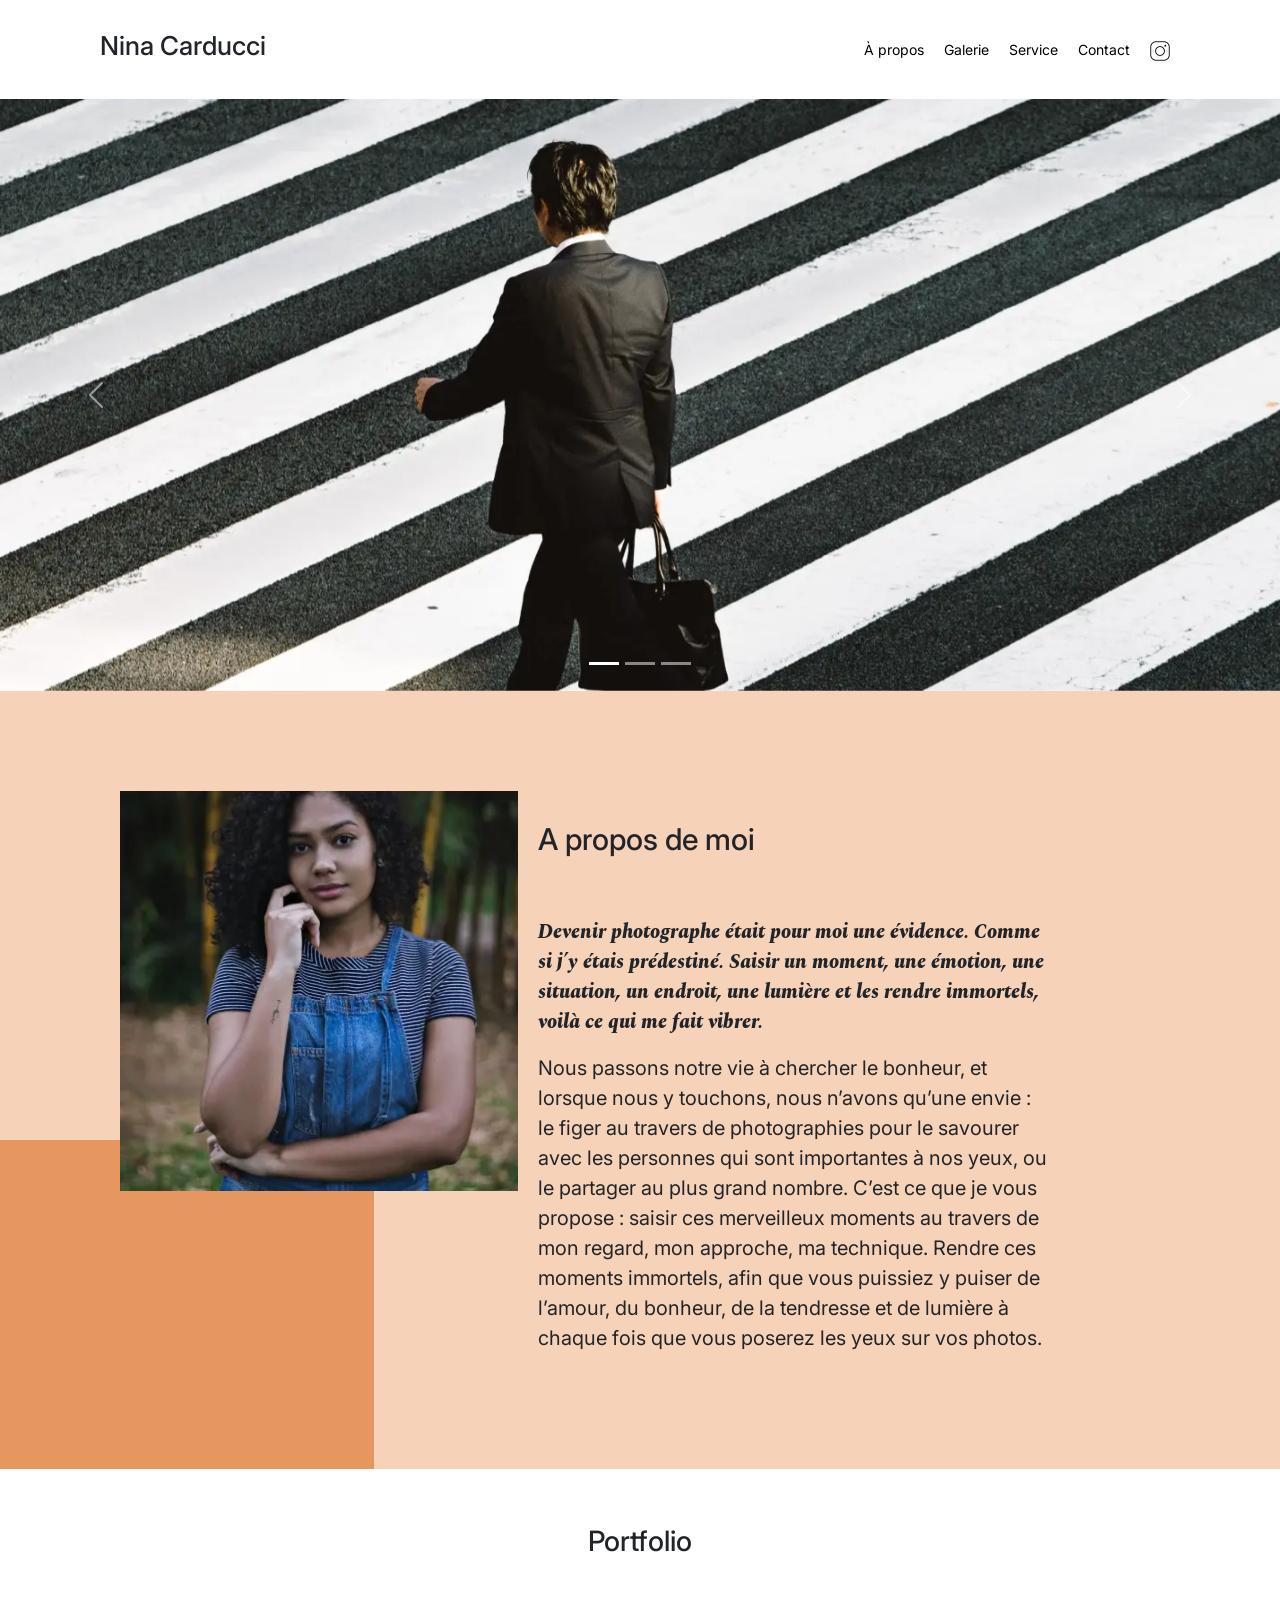
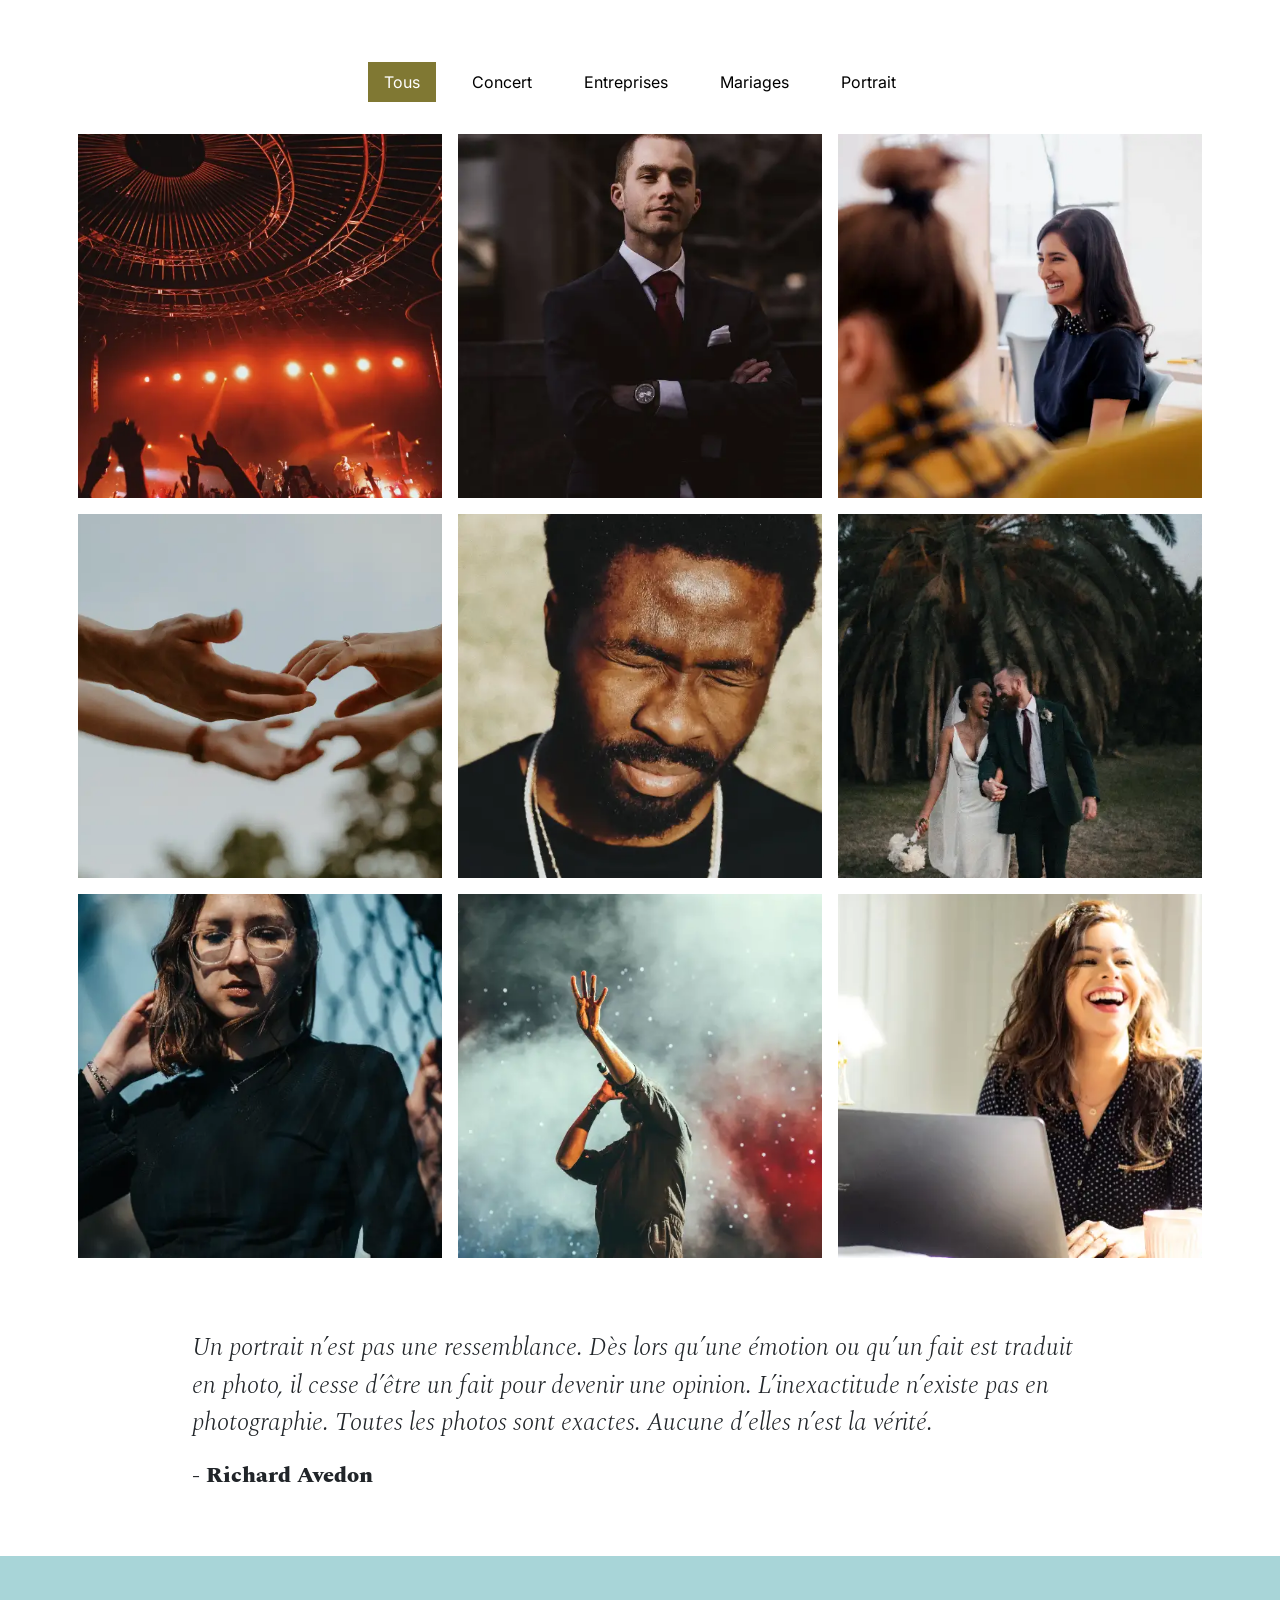
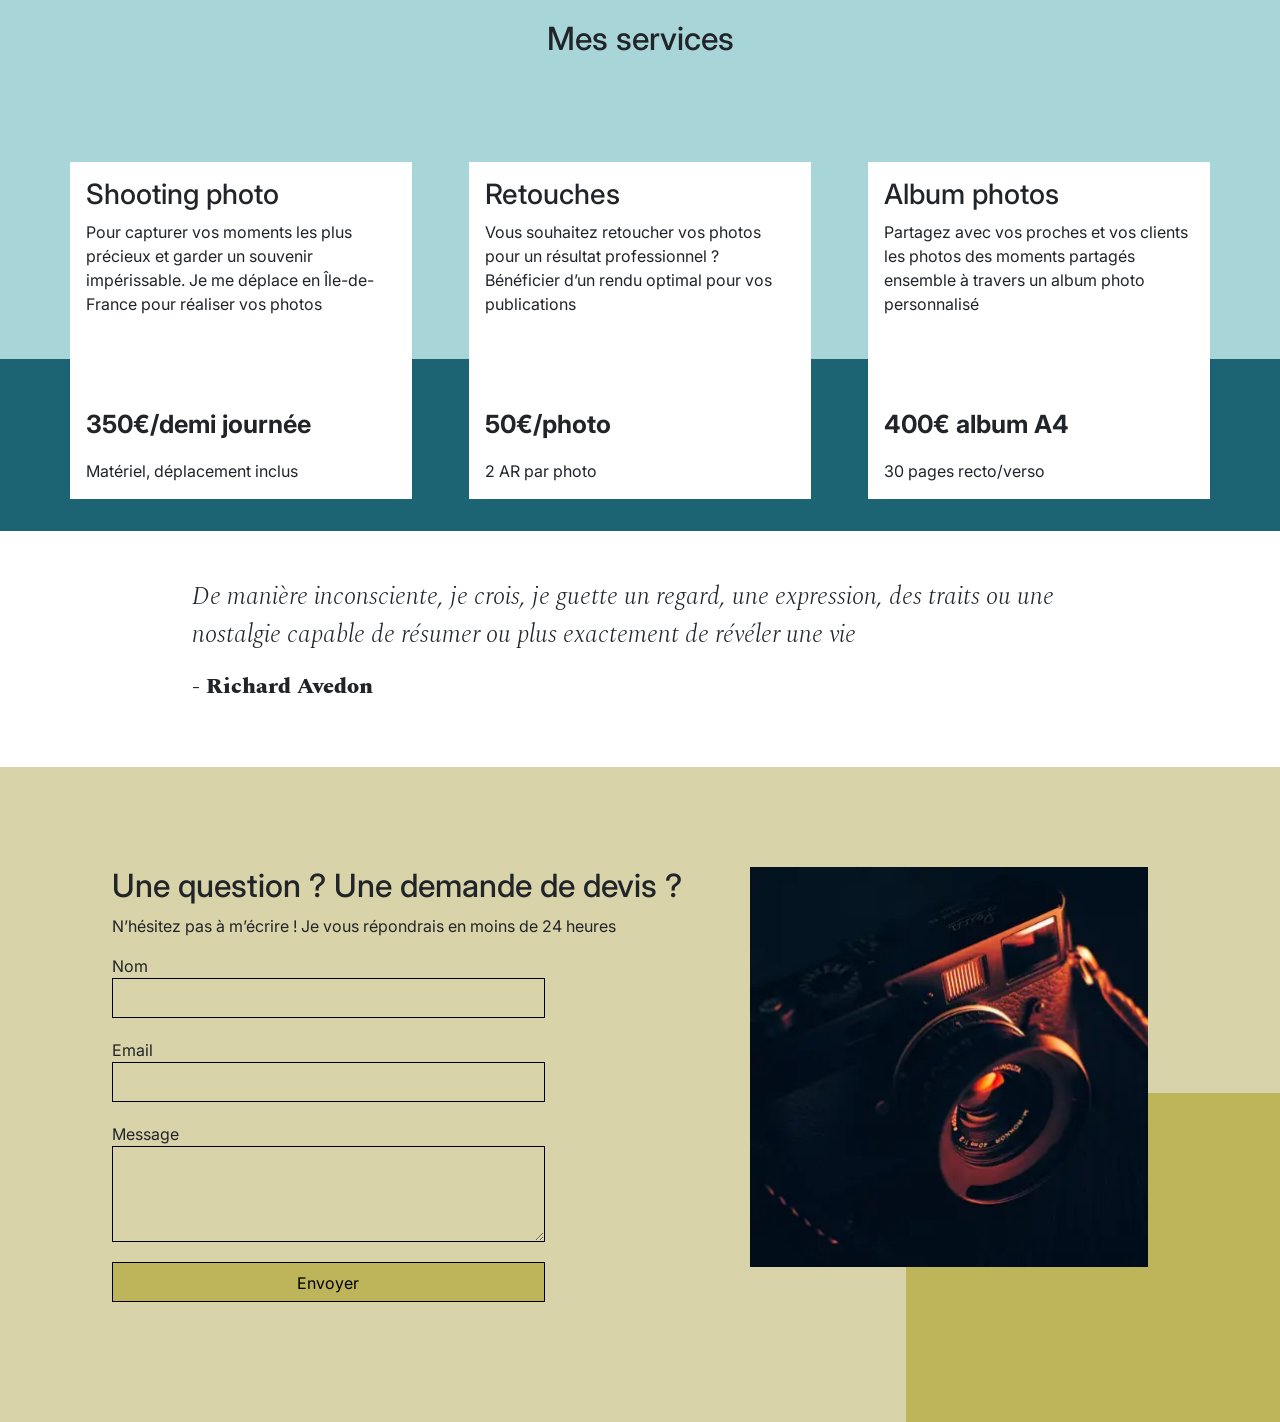
==== commit 2546ac94: "add new file" ====
--- a/index.html
+++ b/index.html
@@ -39,9 +39,9 @@
     <link rel="stylesheet" href="./assets/style.css" />
     <title>Nina Carducci Photographe</title>
     <script src="https://code.jquery.com/jquery-3.4.1.min.js" integrity="sha256-CSXorXvZcTkaix6Yvo6HppcZGetbYMGWSFlBw8HfCJo=" crossorigin="anonymous"></script>
-    <script src="./assets/bootstrap/bootstrap.bundle.min.js" defer></script>
-    <script src="./assets/maugallery.js" type="module" defer></script>
-    <script src="./assets/scripts.js" type="module" defer></script>
+    <script src="./assets/bootstrap/bootstrap.bundle.js" defer></script>
+    <script src="./assets/maugallery.min.js" type="module" defer></script>
+    <script src="./assets/scripts.min.js" type="module" defer></script>
   </head>
   <body>
     <header>
--- a/assets/style.css
+++ b/assets/style.css
@@ -97,12 +97,17 @@
     z-index: 0;
 }
 .picture img {
-    height: auto;
-    width: 100%;
-}
+    height: 400px;
+    width: 398px;
+}
+
+.service__price p{
+    font-weight: 700;
+    font-size: 25px;}
+
 .carousel-item img {
-    height: 100%;
-    width: 100%;
+    height: 100% ;
+    width: 100% ;
 }
 #about-me,
 .form-container {
@@ -119,7 +124,7 @@
 }
 #about-me p {
     width: 80%;
-    font-size: 14px;
+    font-size: 20px;
 }
 .title {
     text-align: center;
@@ -159,7 +164,7 @@
 .mg-prev {
     width: 30px;
     height: 30px;
-    border-radius: 00%;
+    border-radius: 0%;
     justify-content: center;
     align-items: center;
     font-size: 24px;
@@ -167,7 +172,7 @@
 form input,
 form textarea {
     width: 100%;
-    background-color: transparent;
+    background-color: #fff0;
     border: 1px solid;
     margin-bottom: 20px;
 }
@@ -178,6 +183,7 @@
 }
 .quote__text {
     font-weight: 300;
+    font-size: 25px;
 }
 .quote__author {
     font-weight: 800;
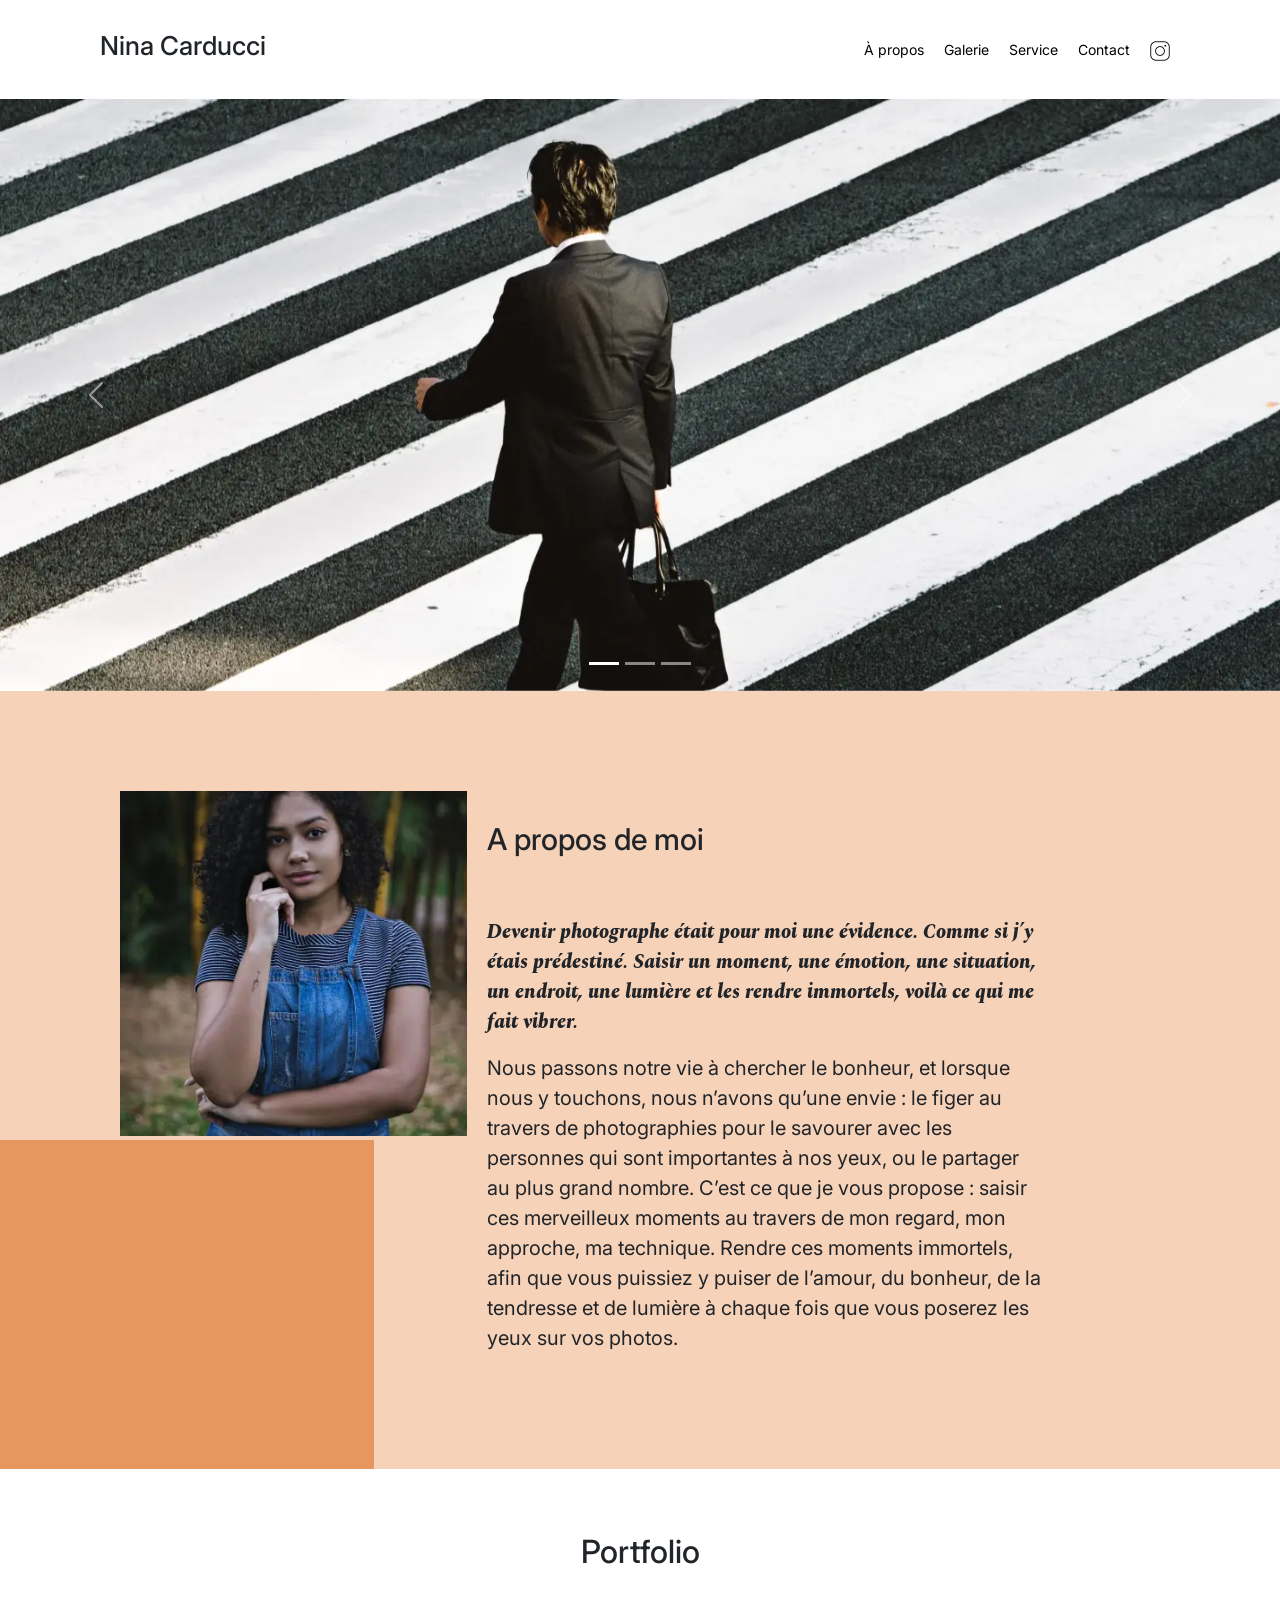
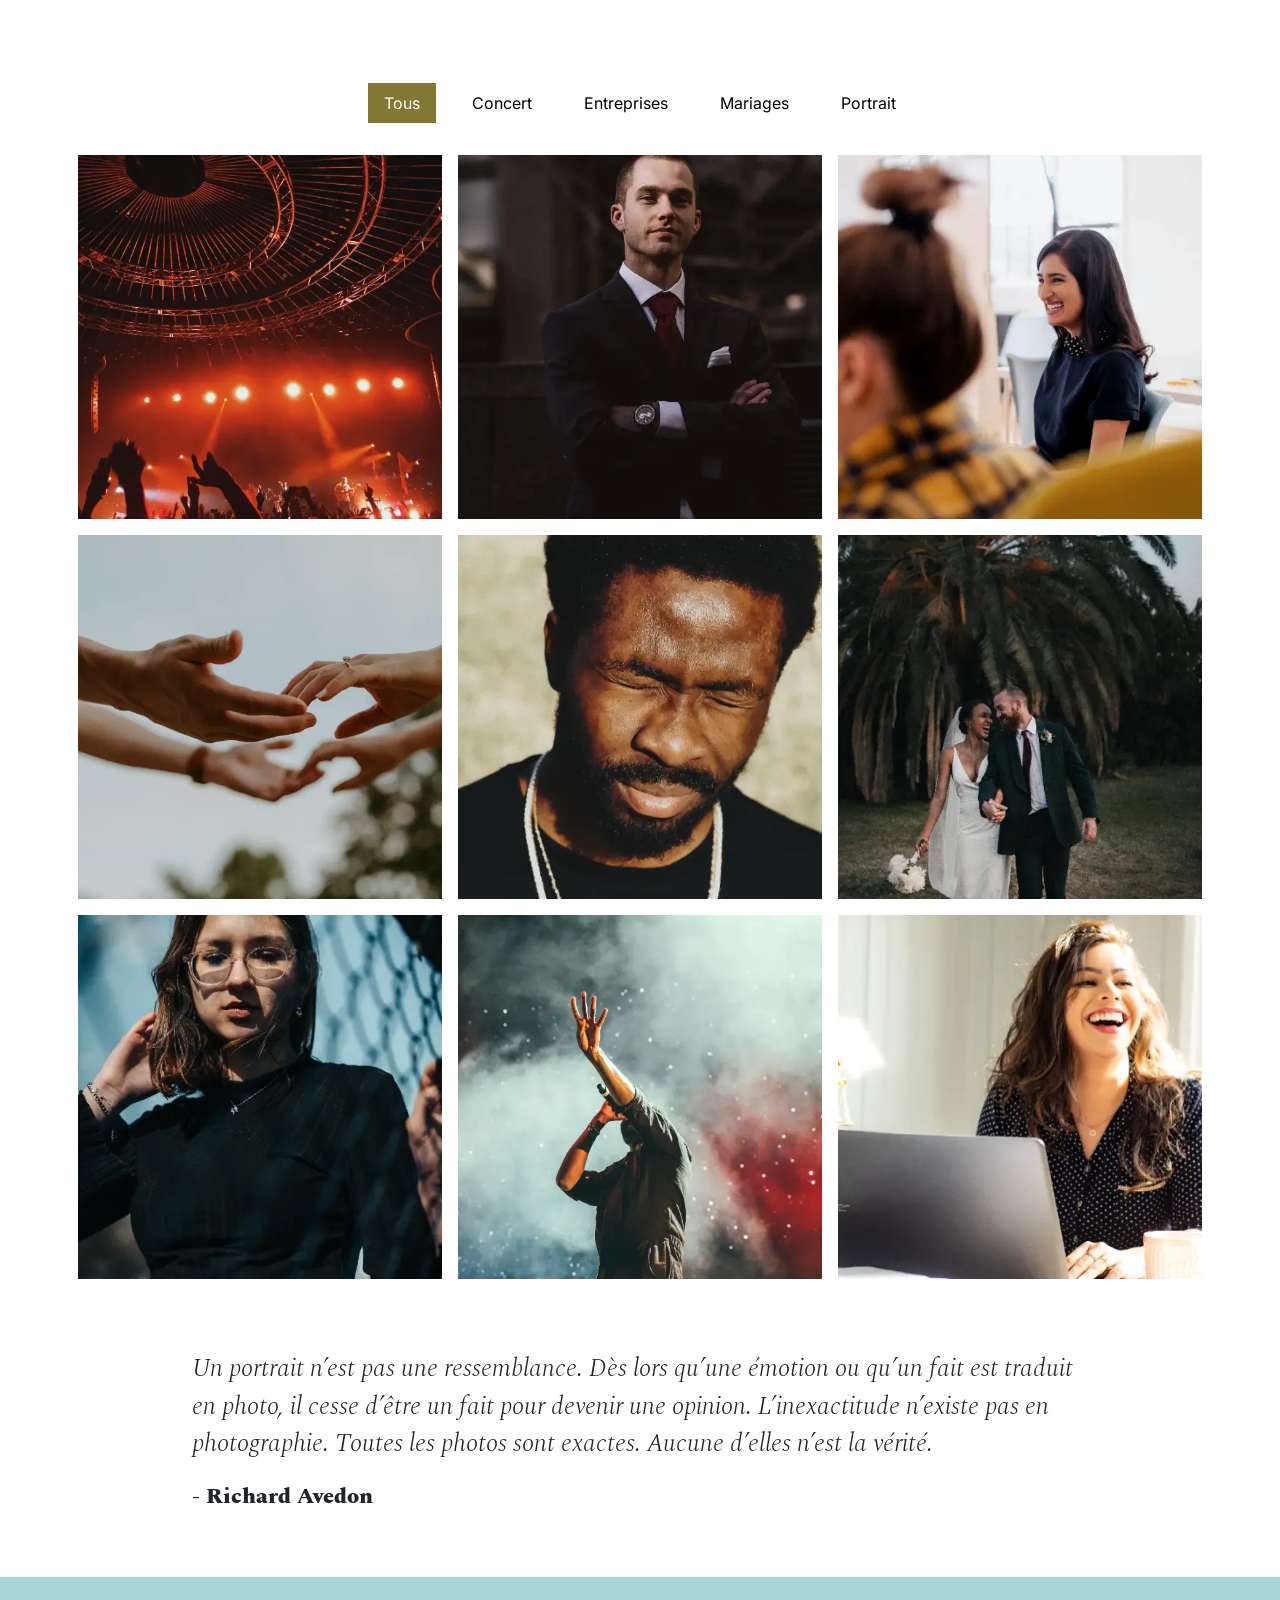
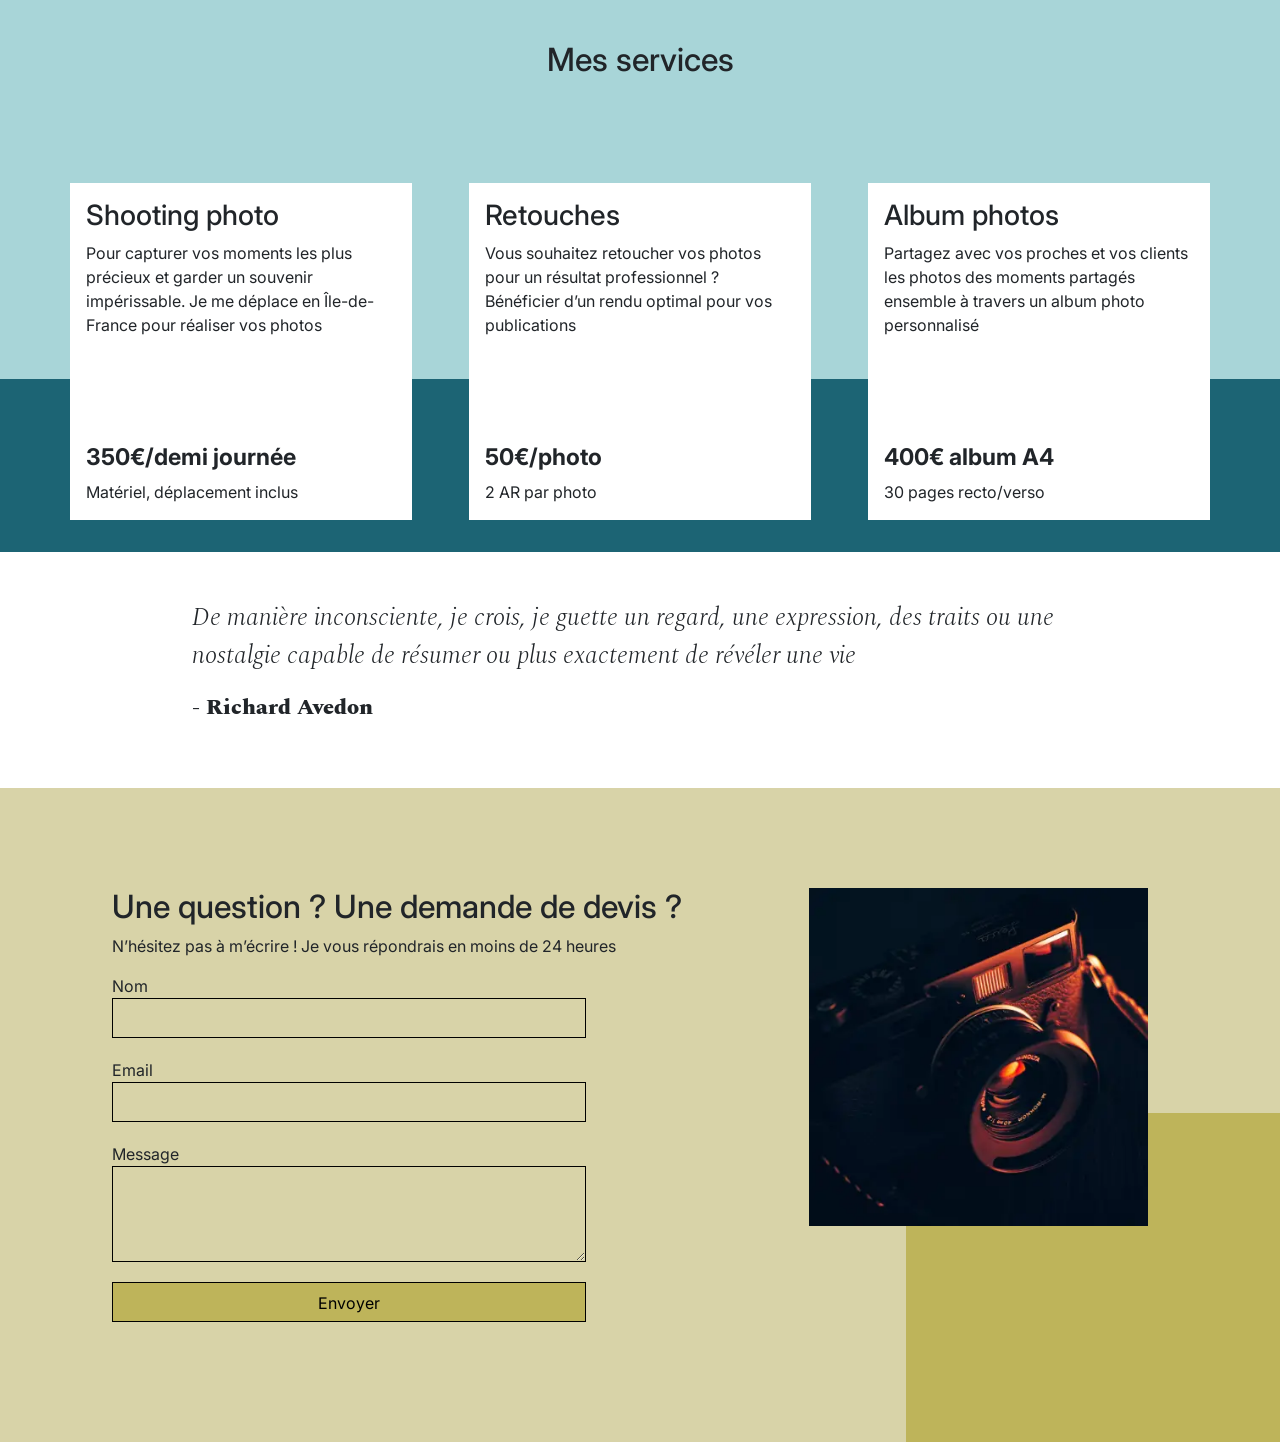
==== commit 853832a7: "modication h3" ====
--- a/index.html
+++ b/index.html
@@ -159,7 +159,7 @@
     </header>
     <main>
       <div id="gallery">
-        <h3 class="title">Portfolio</h3>
+        <h2 class="title">Portfolio</h2>
         <div class="container py-3">
           <div class="gallery" style="display: none">
             <img
@@ -246,7 +246,7 @@
               </p>
             </div>
             <div class="service__price">
-              <p>350€/demi journée</p>
+              <h4>350€/demi journée</h4>
               <span>Matériel, déplacement inclus</span>
             </div>
           </div>
@@ -259,7 +259,7 @@
               </p>
             </div>
             <div class="service__price">
-              <p>50€/photo</p>
+              <h4>50€/photo</h4>
               <span>2 AR par photo</span>
             </div>
           </div>
@@ -272,7 +272,7 @@
               </p>
             </div>
             <div class="service__price">
-              <p>400€ album A4</p>
+              <h4>400€ album A4</h4>
               <span>30 pages recto/verso</span>
             </div>
           </div>
--- a/assets/style.css
+++ b/assets/style.css
@@ -97,13 +97,13 @@
     z-index: 0;
 }
 .picture img {
-    height: 400px;
-    width: 398px;
+    height: auto;
+    width: 100%;
 }
 
-.service__price p{
+.service__price h4{
     font-weight: 700;
-    font-size: 25px;}
+    font-size: 23px;}
 
 .carousel-item img {
     height: 100% ;
